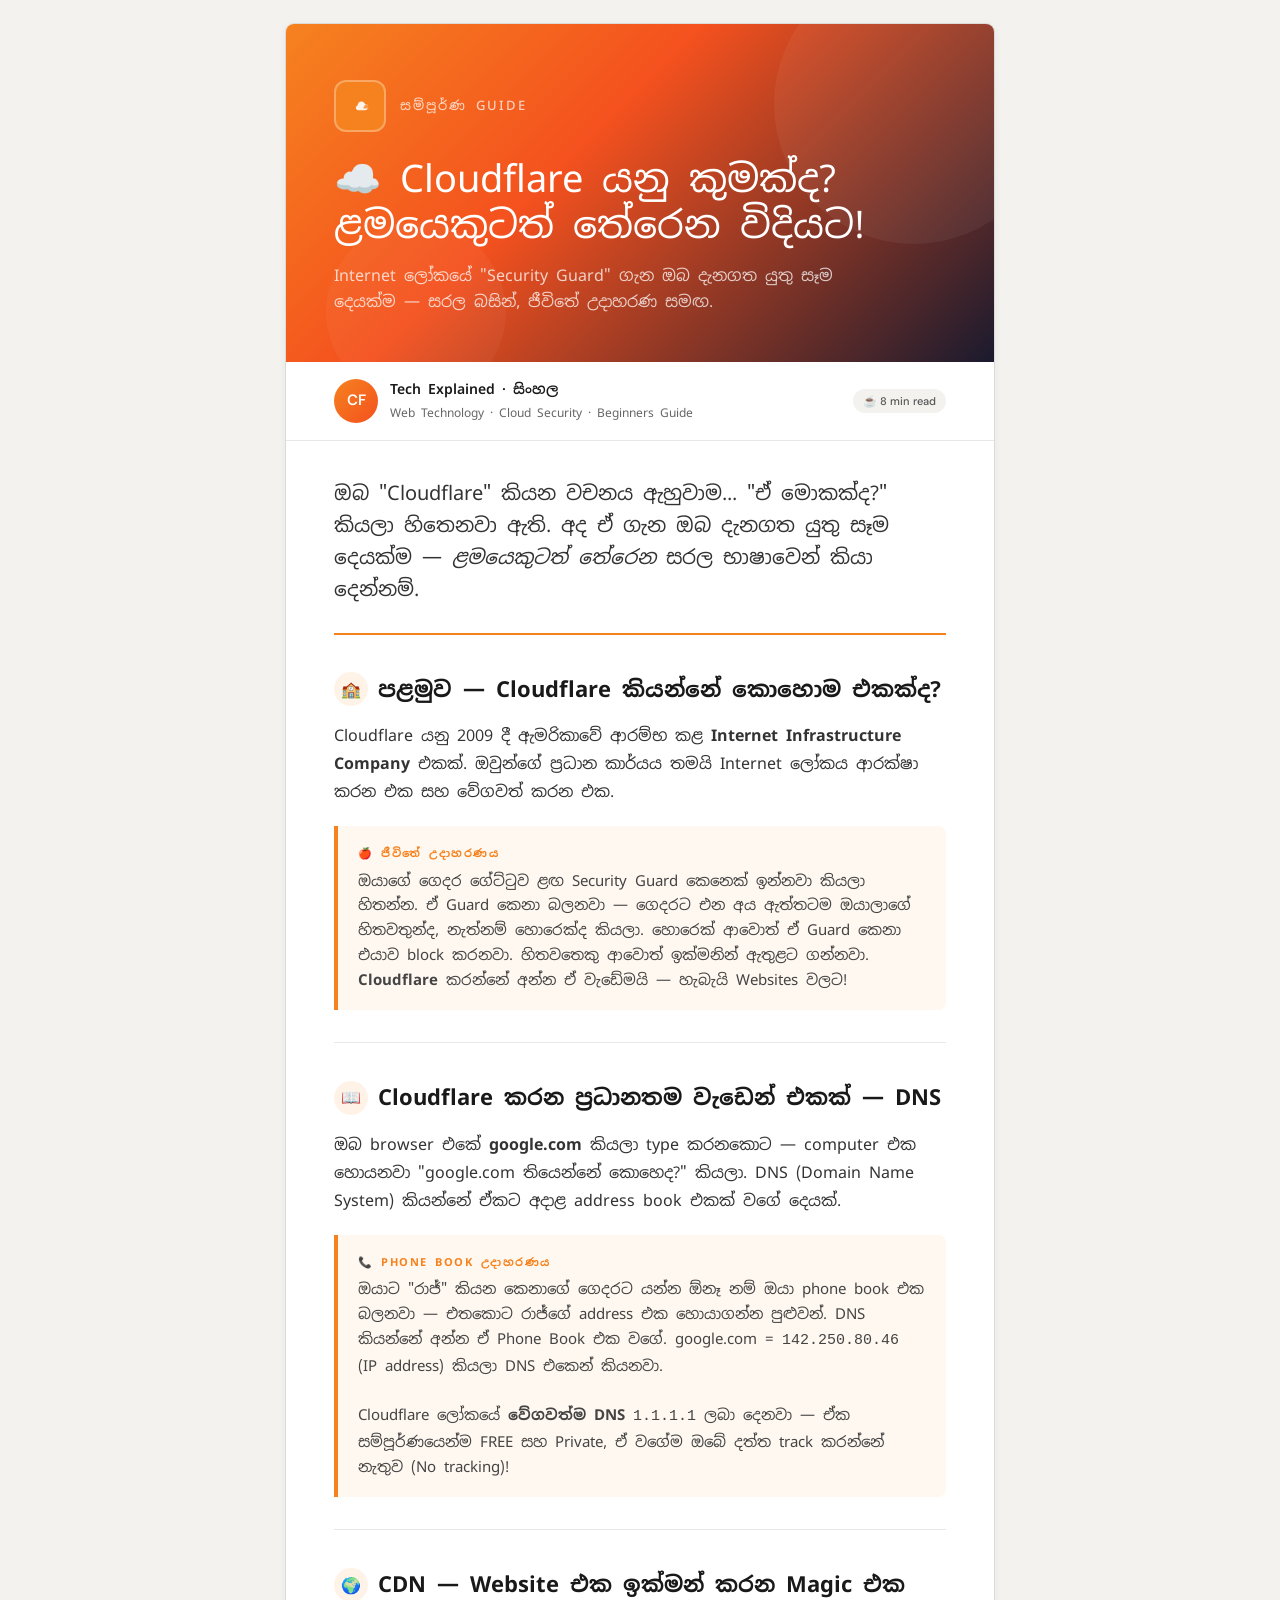
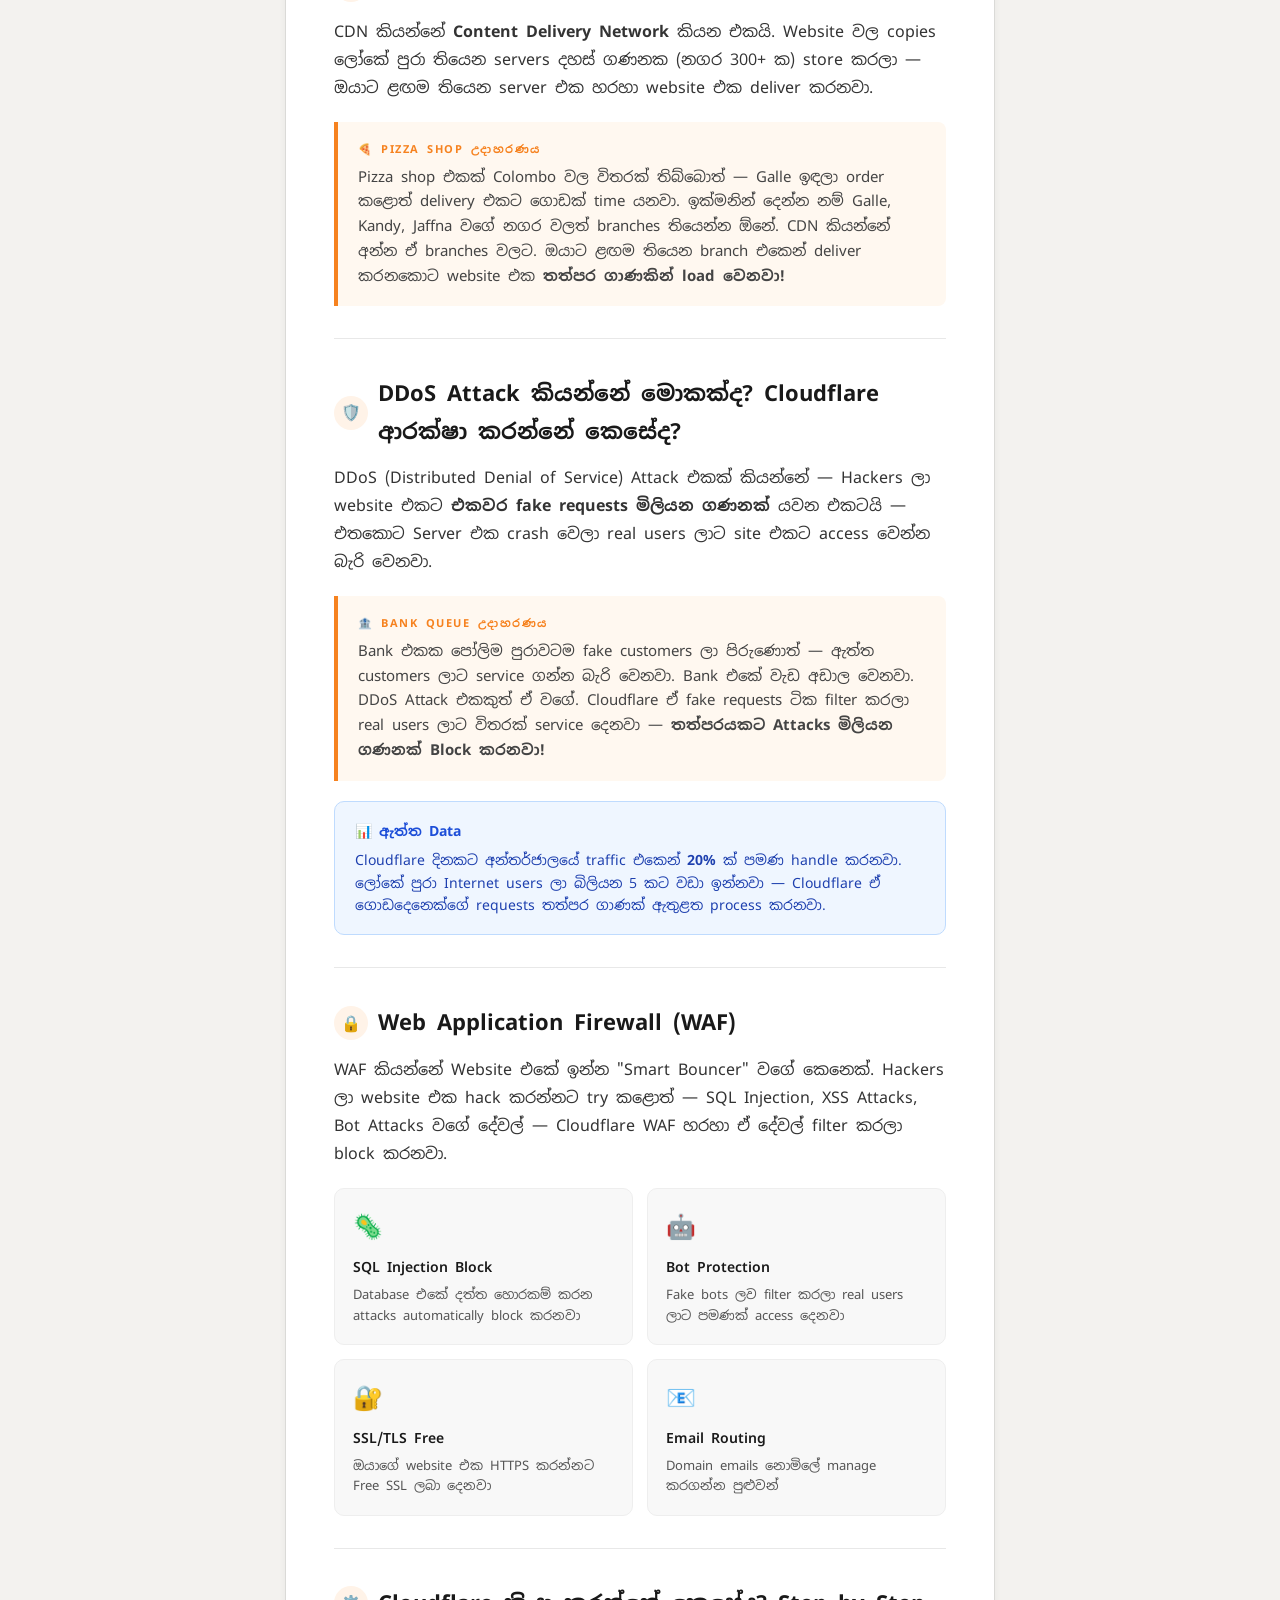
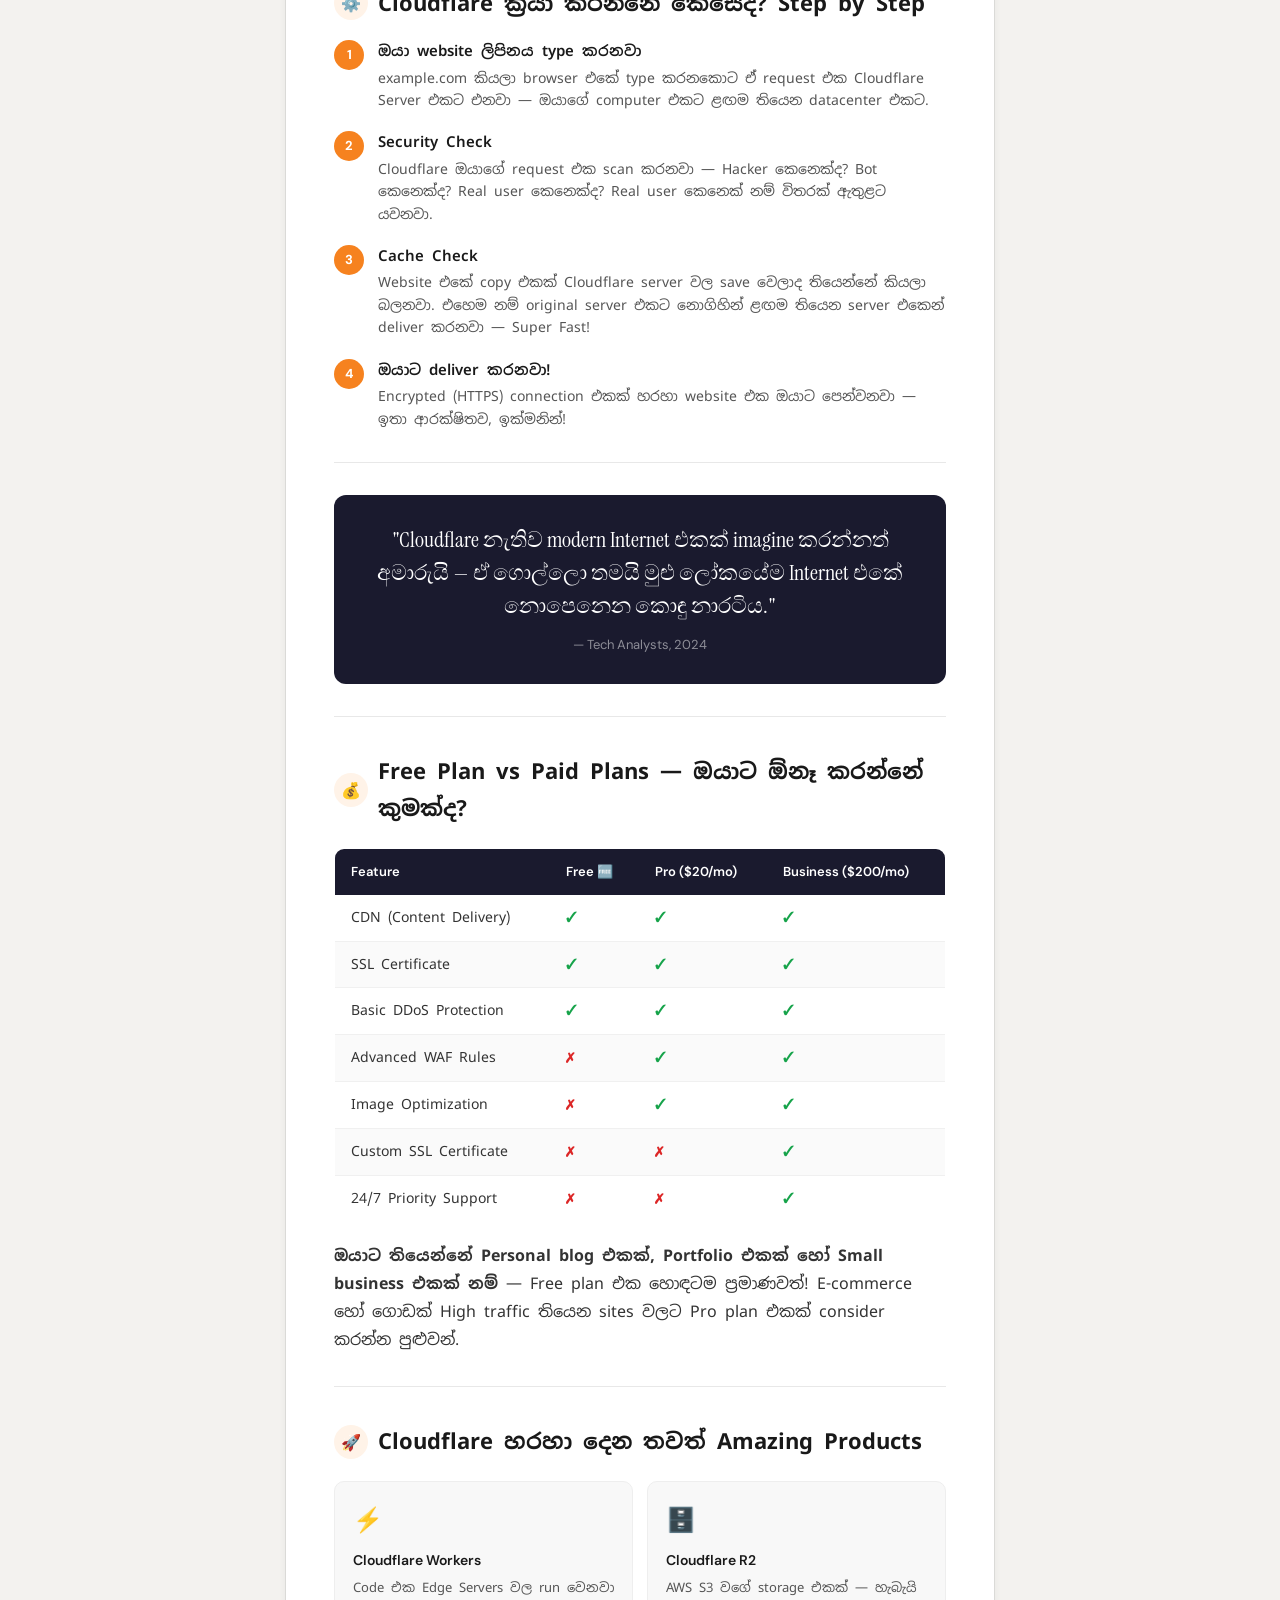
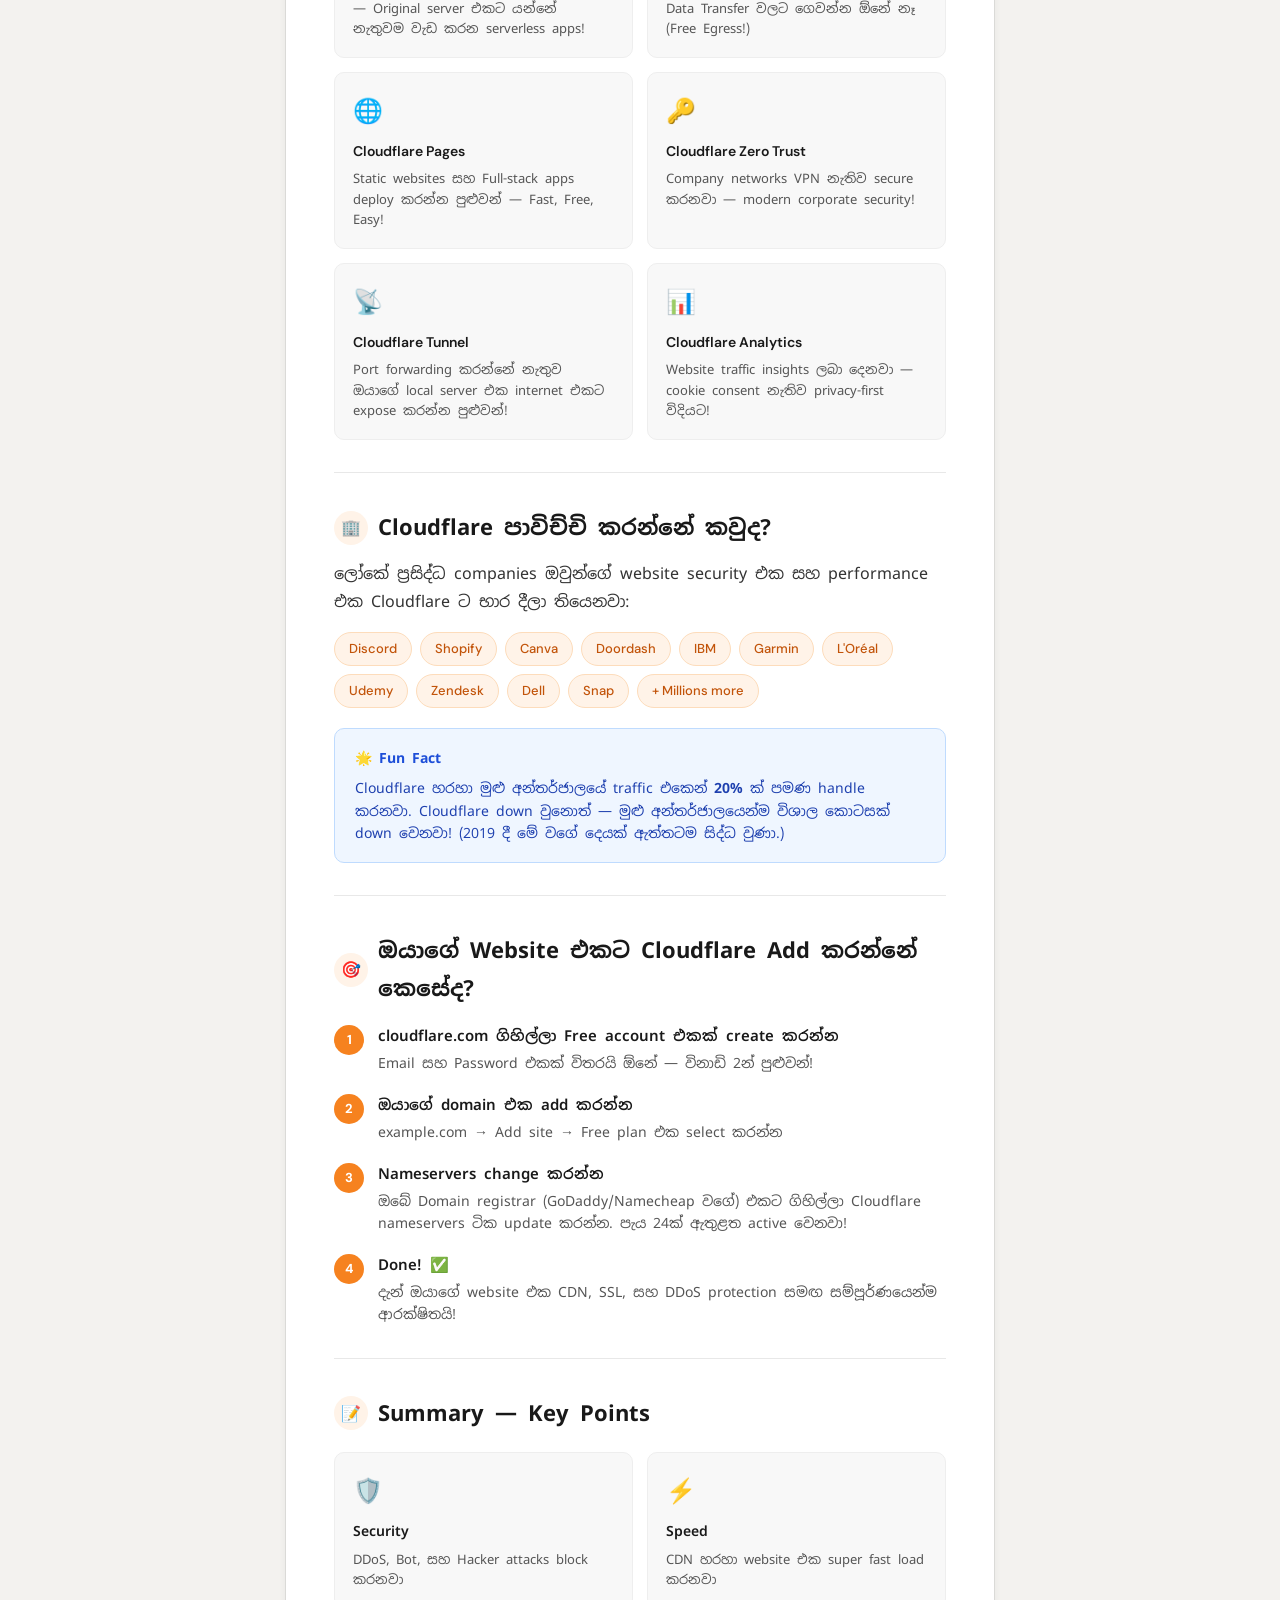
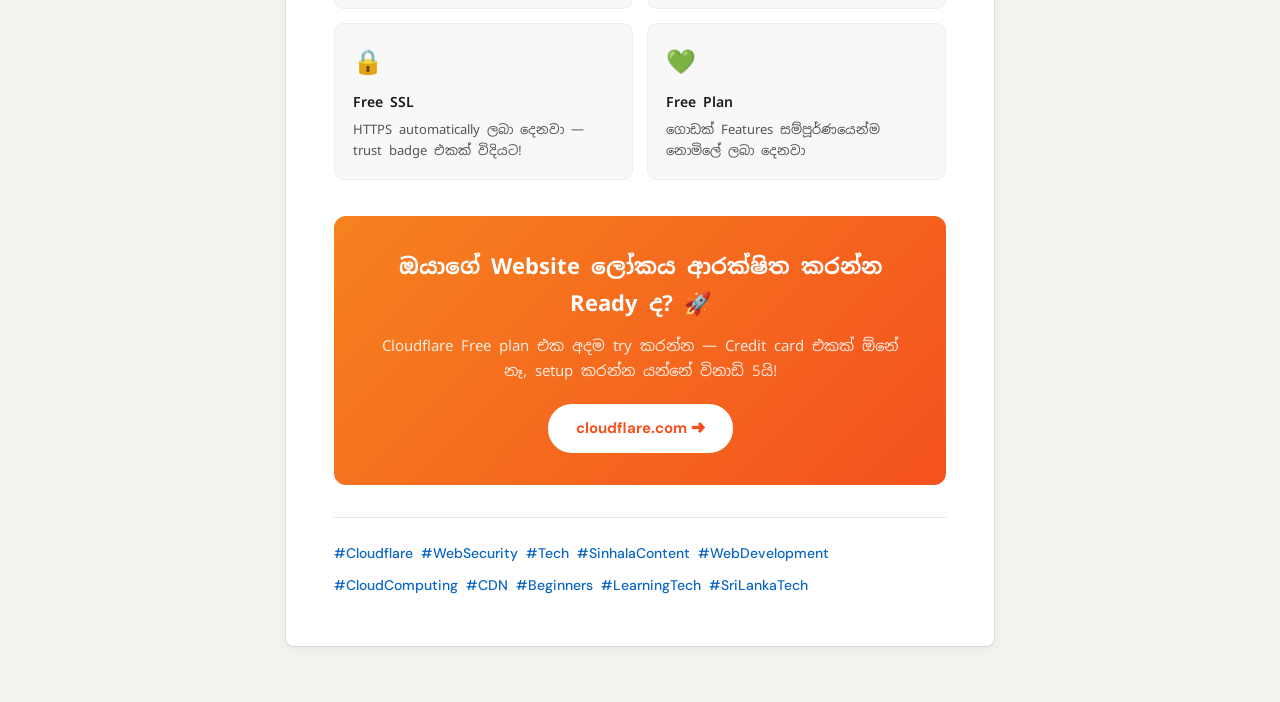
==== index.html @ b6f8eda2 "Rename cloudflare.html to index.html for GitHub Pages root access" ====
<!DOCTYPE html>
<html lang="si">
<head>
<meta charset="UTF-8">
<meta name="viewport" content="width=device-width, initial-scale=1.0">
<title>Cloudflare සම්පූර්ණ Guide | LinkedIn Article</title>
<link href="https://fonts.googleapis.com/css2?family=Noto+Sans+Sinhala:wght@300;400;500;600;700&family=Instrument+Serif:ital@0;1&family=DM+Sans:wght@300;400;500;600&display=swap" rel="stylesheet">
<style>
  *, *::before, *::after { box-sizing: border-box; margin: 0; padding: 0; }

  body {
    font-family: 'DM Sans', sans-serif;
    background: #f3f2ef;
    color: #191919;
    line-height: 1.7;
  }

  .page-wrapper {
    max-width: 740px;
    margin: 0 auto;
    padding: 24px 16px 60px;
  }

  /* LinkedIn-style Article Card */
  .article-card {
    background: #ffffff;
    border-radius: 8px;
    overflow: hidden;
    box-shadow: 0 0 0 1px rgba(0,0,0,0.08), 0 2px 8px rgba(0,0,0,0.06);
  }

  /* Hero Banner */
  .hero-banner {
    background: linear-gradient(135deg, #f6821f 0%, #f4511e 40%, #1a1a2e 100%);
    padding: 56px 48px 48px;
    position: relative;
    overflow: hidden;
  }

  .hero-banner::before {
    content: '';
    position: absolute;
    top: -60px; right: -60px;
    width: 280px; height: 280px;
    border-radius: 50%;
    background: rgba(255,255,255,0.05);
  }

  .hero-banner::after {
    content: '';
    position: absolute;
    bottom: -40px; left: 40px;
    width: 180px; height: 180px;
    border-radius: 50%;
    background: rgba(255,255,255,0.04);
  }

  .cloudflare-logo-area {
    display: flex;
    align-items: center;
    gap: 14px;
    margin-bottom: 24px;
    position: relative; z-index: 1;
  }

  .cf-icon {
    width: 52px; height: 52px;
    background: #f6821f;
    border-radius: 12px;
    display: flex; align-items: center; justify-content: center;
    border: 2px solid rgba(255,255,255,0.3);
  }

  .cf-icon svg { width: 32px; height: 32px; }

  .brand-label {
    font-family: 'DM Sans', sans-serif;
    font-size: 13px;
    font-weight: 500;
    color: rgba(255,255,255,0.7);
    letter-spacing: 2px;
    text-transform: uppercase;
  }

  .hero-title {
    font-family: 'Instrument Serif', serif;
    font-size: 38px;
    font-weight: 400;
    color: #ffffff;
    line-height: 1.2;
    margin-bottom: 16px;
    position: relative; z-index: 1;
  }

  .hero-subtitle {
    font-size: 16px;
    color: rgba(255,255,255,0.75);
    max-width: 520px;
    line-height: 1.6;
    position: relative; z-index: 1;
  }

  /* Author bar */
  .author-bar {
    display: flex;
    align-items: center;
    gap: 12px;
    padding: 16px 48px;
    border-bottom: 1px solid #e8e8e8;
  }

  .author-avatar {
    width: 44px; height: 44px;
    border-radius: 50%;
    background: linear-gradient(135deg, #f6821f, #f4511e);
    display: flex; align-items: center; justify-content: center;
    font-weight: 600; font-size: 15px;
    color: white;
    flex-shrink: 0;
  }

  .author-info { flex: 1; }
  .author-name { font-weight: 600; font-size: 14px; color: #191919; }
  .author-meta { font-size: 12px; color: #666; margin-top: 1px; }

  .stats-row {
    display: flex;
    gap: 20px;
    font-size: 12px;
    color: #666;
    align-items: center;
  }

  .stat-pill {
    background: #f3f2ef;
    border-radius: 20px;
    padding: 3px 10px;
    font-size: 11px;
    color: #555;
    font-weight: 500;
  }

  /* Article content */
  .article-body {
    padding: 36px 48px 48px;
  }

  .lead-text {
    font-family: 'Instrument Serif', serif;
    font-size: 20px;
    color: #333;
    line-height: 1.6;
    margin-bottom: 32px;
    padding-bottom: 28px;
    border-bottom: 2px solid #f6821f;
  }

  /* Section headings */
  h2.section-title {
    font-family: 'DM Sans', sans-serif;
    font-size: 22px;
    font-weight: 700;
    color: #191919;
    margin: 36px 0 14px;
    display: flex;
    align-items: center;
    gap: 10px;
  }

  h2.section-title .icon-circle {
    width: 34px; height: 34px;
    border-radius: 50%;
    background: #fff3e8;
    display: flex; align-items: center; justify-content: center;
    font-size: 16px;
    flex-shrink: 0;
  }

  h3.sub-title {
    font-size: 17px;
    font-weight: 600;
    color: #1a1a1a;
    margin: 24px 0 8px;
  }

  p.body-text {
    font-size: 16px;
    color: #333;
    line-height: 1.75;
    margin-bottom: 14px;
  }

  /* Analogy boxes */
  .analogy-box {
    background: #fff8f0;
    border-left: 4px solid #f6821f;
    border-radius: 0 8px 8px 0;
    padding: 18px 20px;
    margin: 20px 0;
  }

  .analogy-box .analogy-label {
    font-size: 11px;
    font-weight: 700;
    letter-spacing: 1.5px;
    text-transform: uppercase;
    color: #f6821f;
    margin-bottom: 6px;
  }

  .analogy-box p {
    font-size: 15px;
    color: #444;
    line-height: 1.65;
    margin: 0;
  }

  /* Feature grid */
  .feature-grid {
    display: grid;
    grid-template-columns: 1fr 1fr;
    gap: 14px;
    margin: 20px 0;
  }

  .feature-card {
    background: #f8f8f8;
    border-radius: 10px;
    padding: 18px;
    border: 1px solid #eee;
  }

  .feature-card .f-icon {
    font-size: 24px;
    margin-bottom: 8px;
  }

  .feature-card .f-title {
    font-weight: 600;
    font-size: 14px;
    color: #191919;
    margin-bottom: 6px;
  }

  .feature-card .f-desc {
    font-size: 13px;
    color: #555;
    line-height: 1.55;
  }

  /* Timeline / steps */
  .steps-list {
    list-style: none;
    margin: 16px 0;
  }

  .steps-list li {
    display: flex;
    gap: 14px;
    margin-bottom: 18px;
    align-items: flex-start;
  }

  .step-num {
    width: 30px; height: 30px;
    border-radius: 50%;
    background: #f6821f;
    color: white;
    font-size: 13px;
    font-weight: 700;
    display: flex; align-items: center; justify-content: center;
    flex-shrink: 0;
    margin-top: 2px;
  }

  .step-content .step-title {
    font-weight: 600;
    font-size: 15px;
    color: #191919;
    margin-bottom: 3px;
  }

  .step-content .step-desc {
    font-size: 14px;
    color: #555;
    line-height: 1.6;
  }

  /* Highlight quote */
  .big-quote {
    background: #1a1a2e;
    border-radius: 12px;
    padding: 28px 32px;
    margin: 32px 0;
    text-align: center;
  }

  .big-quote p {
    font-family: 'Instrument Serif', serif;
    font-size: 22px;
    color: #fff;
    line-height: 1.5;
    margin: 0;
  }

  .big-quote .quote-source {
    font-size: 13px;
    color: rgba(255,255,255,0.5);
    margin-top: 12px;
    font-family: 'DM Sans', sans-serif;
  }

  /* Comparison table */
  .compare-table {
    width: 100%;
    border-collapse: collapse;
    font-size: 14px;
    margin: 20px 0;
    border-radius: 10px;
    overflow: hidden;
    border: 1px solid #e8e8e8;
  }

  .compare-table th {
    background: #1a1a2e;
    color: #fff;
    padding: 12px 16px;
    text-align: left;
    font-weight: 600;
    font-size: 13px;
  }

  .compare-table td {
    padding: 11px 16px;
    border-bottom: 1px solid #f0f0f0;
    color: #333;
    vertical-align: top;
  }

  .compare-table tr:last-child td { border-bottom: none; }
  .compare-table tr:nth-child(even) td { background: #fafafa; }

  .check { color: #16a34a; font-weight: 700; }
  .cross { color: #dc2626; font-weight: 700; }

  /* Tag pills */
  .tag-row {
    display: flex;
    flex-wrap: wrap;
    gap: 8px;
    margin: 16px 0;
  }

  .tag {
    background: #fff3e8;
    color: #c2540a;
    border-radius: 20px;
    padding: 5px 14px;
    font-size: 13px;
    font-weight: 500;
    border: 1px solid #fddcbb;
  }

  /* Info box */
  .info-box {
    background: #eff6ff;
    border: 1px solid #bfdbfe;
    border-radius: 10px;
    padding: 18px 20px;
    margin: 20px 0;
  }

  .info-box .info-title {
    font-weight: 700;
    font-size: 14px;
    color: #1d4ed8;
    margin-bottom: 6px;
    display: flex;
    align-items: center;
    gap: 6px;
  }

  .info-box p {
    font-size: 14px;
    color: #1e40af;
    line-height: 1.6;
    margin: 0;
  }

  /* CTA section */
  .cta-section {
    background: linear-gradient(135deg, #f6821f 0%, #f4511e 100%);
    border-radius: 12px;
    padding: 32px 36px;
    margin-top: 36px;
    text-align: center;
  }

  .cta-section h3 {
    font-size: 22px;
    font-weight: 700;
    color: #fff;
    margin-bottom: 10px;
  }

  .cta-section p {
    font-size: 15px;
    color: rgba(255,255,255,0.85);
    margin-bottom: 20px;
  }

  .cta-btn {
    display: inline-block;
    background: #fff;
    color: #f4511e;
    border-radius: 24px;
    padding: 12px 28px;
    font-weight: 700;
    font-size: 15px;
    text-decoration: none;
    transition: transform 0.15s;
  }

  .cta-btn:hover { transform: scale(1.03); }

  /* Divider */
  .section-divider {
    border: none;
    border-top: 1px solid #e8e8e8;
    margin: 32px 0;
  }

  /* Hashtag row */
  .hashtag-row {
    display: flex;
    flex-wrap: wrap;
    gap: 8px;
    margin-top: 32px;
    padding-top: 24px;
    border-top: 1px solid #e8e8e8;
  }

  .hashtag {
    font-size: 14px;
    color: #0a66c2;
    font-weight: 500;
  }

  /* Responsive */
  @media (max-width: 600px) {
    .hero-banner { padding: 36px 24px 32px; }
    .author-bar { padding: 14px 24px; }
    .article-body { padding: 28px 24px 36px; }
    .hero-title { font-size: 28px; }
    .feature-grid { grid-template-columns: 1fr; }
    h2.section-title { font-size: 19px; }
  }

  .sinhala-text {
    font-family: 'Noto Sans Sinhala', sans-serif;
  }
</style>
</head>
<body>
<div class="page-wrapper">
  <div class="article-card">

    <div class="hero-banner">
      <div class="cloudflare-logo-area">
        <div class="cf-icon">
          <svg viewBox="0 0 100 60" fill="none" xmlns="http://www.w3.org/2000/svg">
            <path d="M67.5 42.5C72.5 42.5 76.5 38.5 76.5 33.5C76.5 28.5 72.5 24.5 67.5 24.5C67 24.5 66.5 24.5 66 24.6C64.5 19.5 59.8 16 54.5 16C48 16 42.7 21 42.7 27.5C42.7 27.8 42.7 28.1 42.8 28.4C39.5 29.2 37 32.2 37 35.8C37 40 40.5 43.5 44.8 43.5L67.5 43.5V42.5Z" fill="white" opacity="0.9"/>
            <path d="M76 38C78.2 38 80 36.2 80 34C80 31.8 78.2 30 76 30L75.5 30C74.7 27.2 72.1 25.2 69.2 25.2C65.8 25.2 63.2 27.8 63.2 31.2C63.2 31.4 63.2 31.6 63.2 31.8C61.7 32.2 60.6 33.6 60.6 35.2C60.6 36.8 61.8 38 63.4 38L76 38Z" fill="rgba(246,130,31,0.8)"/>
          </svg>
        </div>
        <div class="brand-label sinhala-text">සම්පූර්ණ Guide</div>
      </div>
      <h1 class="hero-title sinhala-text">☁️ Cloudflare යනු කුමක්ද?<br>ළමයෙකුටත් තේරෙන විදියට!</h1>
      <p class="hero-subtitle sinhala-text">Internet ලෝකයේ "Security Guard" ගැන ඔබ දැනගත යුතු සෑම දෙයක්ම — සරල බසින්, ජීවිතේ උදාහරණ සමඟ.</p>
    </div>

    <div class="author-bar">
      <div class="author-avatar">CF</div>
      <div class="author-info">
        <div class="author-name sinhala-text">Tech Explained · සිංහල</div>
        <div class="author-meta sinhala-text">Web Technology · Cloud Security · Beginners Guide</div>
      </div>
      <div class="stats-row">
        <span class="stat-pill">☕ 8 min read</span>
      </div>
    </div>

    <div class="article-body">

      <p class="lead-text sinhala-text">
        ඔබ "Cloudflare" කියන වචනය ඇහුවාම... "ඒ මොකක්ද?" කියලා හිතෙනවා ඇති. 
        අද ඒ ගැන ඔබ දැනගත යුතු සෑම දෙයක්ම — 
        <em>ළමයෙකුටත් තේරෙන</em> සරල භාෂාවෙන් කියා දෙන්නම්.
      </p>

      <h2 class="section-title">
        <span class="icon-circle">🏫</span>
        <span class="sinhala-text">පළමුව — Cloudflare කියන්නේ කොහොම එකක්ද?</span>
      </h2>

      <p class="body-text sinhala-text">
        Cloudflare යනු 2009 දී ඇමරිකාවේ ආරම්භ කළ <strong>Internet Infrastructure Company</strong> එකක්. 
        ඔවුන්ගේ ප්‍රධාන කාර්යය තමයි Internet ලෝකය ආරක්ෂා කරන එක සහ වේගවත් කරන එක.
      </p>

      <div class="analogy-box">
        <div class="analogy-label sinhala-text">🍎 ජීවිතේ උදාහරණය</div>
        <p class="sinhala-text">
          ඔයාගේ ගෙදර ගේට්ටුව ළඟ Security Guard කෙනෙක් ඉන්නවා කියලා හිතන්න. 
          ඒ Guard කෙනා බලනවා — ගෙදරට එන අය ඇත්තටම ඔයාලාගේ හිතවතුන්ද, 
          නැත්නම් හොරෙක්ද කියලා. හොරෙක් ආවොත් ඒ Guard කෙනා එයාව block කරනවා. 
          හිතවතෙකු ආවොත් ඉක්මනින් ඇතුළට ගන්නවා. <strong>Cloudflare</strong> කරන්නේ අන්න ඒ වැඩේමයි — 
          හැබැයි Websites වලට!
        </p>
      </div>

      <hr class="section-divider">

      <h2 class="section-title">
        <span class="icon-circle">📖</span>
        <span class="sinhala-text">Cloudflare කරන ප්‍රධානතම වැඩෙන් එකක් — DNS</span>
      </h2>

      <p class="body-text sinhala-text">
        ඔබ browser එකේ <strong>google.com</strong> කියලා type කරනකොට — computer එක හොයනවා 
        "google.com තියෙන්නේ කොහෙද?" කියලා. DNS (Domain Name System) කියන්නේ ඒකට අදාළ address book එකක් වගේ දෙයක්.
      </p>

      <div class="analogy-box">
        <div class="analogy-label sinhala-text">📞 Phone Book උදාහරණය</div>
        <p class="sinhala-text">
          ඔයාට "රාජ්" කියන කෙනාගේ ගෙදරට යන්න ඕනෑ නම් ඔයා phone book එක බලනවා — 
          එතකොට රාජ්ගේ address එක හොයාගන්න පුළුවන්. DNS කියන්නේ අන්න ඒ Phone Book එක වගේ. 
          google.com = <code>142.250.80.46</code> (IP address) කියලා DNS එකෙන් කියනවා. 
          <br><br>
          Cloudflare ලෝකයේ <strong>වේගවත්ම DNS</strong> <code>1.1.1.1</code> ලබා දෙනවා — 
          ඒක සම්පූර්ණයෙන්ම FREE සහ Private, ඒ වගේම ඔබේ දත්ත track කරන්නේ නැතුව (No tracking)!
        </p>
      </div>

      <hr class="section-divider">

      <h2 class="section-title">
        <span class="icon-circle">🌍</span>
        <span class="sinhala-text">CDN — Website එක ඉක්මන් කරන Magic එක</span>
      </h2>

      <p class="body-text sinhala-text">
        CDN කියන්නේ <strong>Content Delivery Network</strong> කියන එකයි. Website වල copies ලෝකේ පුරා තියෙන 
        servers දහස් ගණනක (නගර 300+ ක) store කරලා — 
        ඔයාට ළඟම තියෙන server එක හරහා website එක deliver කරනවා.
      </p>

      <div class="analogy-box">
        <div class="analogy-label sinhala-text">🍕 Pizza Shop උදාහරණය</div>
        <p class="sinhala-text">
          Pizza shop එකක් Colombo වල විතරක් තිබ්බොත් — Galle ඉඳලා order කළොත් 
          delivery එකට ගොඩක් time යනවා. ඉක්මනින් දෙන්න නම් Galle, Kandy, Jaffna වගේ නගර වලත් 
          branches තියෙන්න ඕනේ. CDN කියන්නේ අන්න ඒ branches වලට. ඔයාට ළඟම තියෙන branch එකෙන් deliver කරනකොට 
          website එක <strong>තත්පර ගාණකින් load වෙනවා!</strong>
        </p>
      </div>

      <hr class="section-divider">

      <h2 class="section-title">
        <span class="icon-circle">🛡️</span>
        <span class="sinhala-text">DDoS Attack කියන්නේ මොකක්ද? Cloudflare ආරක්ෂා කරන්නේ කෙසේද?</span>
      </h2>

      <p class="body-text sinhala-text">
        DDoS (Distributed Denial of Service) Attack එකක් කියන්නේ — Hackers ලා website එකට 
        <strong>එකවර fake requests මිලියන ගණනක්</strong> යවන එකටයි — එතකොට Server එක crash වෙලා 
        real users ලාට site එකට access වෙන්න බැරි වෙනවා.
      </p>

      <div class="analogy-box">
        <div class="analogy-label sinhala-text">🏦 Bank Queue උදාහරණය</div>
        <p class="sinhala-text">
          Bank එකක පෝලිම පුරාවටම fake customers ලා පිරුණොත් — 
          ඇත්ත customers ලාට service ගන්න බැරි වෙනවා. Bank එකේ වැඩ අඩාල වෙනවා. 
          DDoS Attack එකකුත් ඒ වගේ. Cloudflare ඒ fake requests ටික filter කරලා 
          real users ලාට විතරක් service දෙනවා — <strong>තත්පරයකට Attacks මිලියන ගණනක් Block කරනවා!</strong>
        </p>
      </div>

      <div class="info-box">
        <div class="info-title sinhala-text">📊 ඇත්ත Data</div>
        <p class="sinhala-text">
          Cloudflare දිනකට අන්තර්ජාලයේ traffic එකෙන් <strong>20%</strong> ක් පමණ handle කරනවා. 
          ලෝකේ පුරා Internet users ලා බිලියන 5 කට වඩා ඉන්නවා — Cloudflare ඒ ගොඩදෙනෙක්ගේ requests 
          තත්පර ගාණක් ඇතුළත process කරනවා.
        </p>
      </div>

      <hr class="section-divider">

      <h2 class="section-title">
        <span class="icon-circle">🔒</span>
        <span class="sinhala-text">Web Application Firewall (WAF)</span>
      </h2>

      <p class="body-text sinhala-text">
        WAF කියන්නේ Website එකේ ඉන්න "Smart Bouncer" වගේ කෙනෙක්. Hackers ලා 
        website එක hack කරන්නට try කළොත් — SQL Injection, XSS Attacks, 
        Bot Attacks වගේ දේවල් — Cloudflare WAF හරහා ඒ දේවල් filter කරලා block කරනවා.
      </p>

      <div class="feature-grid">
        <div class="feature-card">
          <div class="f-icon">🦠</div>
          <div class="f-title sinhala-text">SQL Injection Block</div>
          <div class="f-desc sinhala-text">Database එකේ දත්ත හොරකම් කරන attacks automatically block කරනවා</div>
        </div>
        <div class="feature-card">
          <div class="f-icon">🤖</div>
          <div class="f-title sinhala-text">Bot Protection</div>
          <div class="f-desc sinhala-text">Fake bots ලව filter කරලා real users ලාට පමණක් access දෙනවා</div>
        </div>
        <div class="feature-card">
          <div class="f-icon">🔐</div>
          <div class="f-title sinhala-text">SSL/TLS Free</div>
          <div class="f-desc sinhala-text">ඔයාගේ website එක HTTPS කරන්නට Free SSL ලබා දෙනවා</div>
        </div>
        <div class="feature-card">
          <div class="f-icon">📧</div>
          <div class="f-title sinhala-text">Email Routing</div>
          <div class="f-desc sinhala-text">Domain emails නොමිලේ manage කරගන්න පුළුවන්</div>
        </div>
      </div>

      <hr class="section-divider">

      <h2 class="section-title">
        <span class="icon-circle">⚙️</span>
        <span class="sinhala-text">Cloudflare ක්‍රියා කරන්නේ කෙසේද? Step by Step</span>
      </h2>

      <ul class="steps-list">
        <li>
          <div class="step-num">1</div>
          <div class="step-content">
            <div class="step-title sinhala-text">ඔයා website ලිපිනය type කරනවා</div>
            <div class="step-desc sinhala-text">example.com කියලා browser එකේ type කරනකොට ඒ request එක Cloudflare Server එකට එනවා — ඔයාගේ computer එකට ළඟම තියෙන datacenter එකට.</div>
          </div>
        </li>
        <li>
          <div class="step-num">2</div>
          <div class="step-content">
            <div class="step-title sinhala-text">Security Check</div>
            <div class="step-desc sinhala-text">Cloudflare ඔයාගේ request එක scan කරනවා — Hacker කෙනෙක්ද? Bot කෙනෙක්ද? Real user කෙනෙක්ද? Real user කෙනෙක් නම් විතරක් ඇතුළට යවනවා.</div>
          </div>
        </li>
        <li>
          <div class="step-num">3</div>
          <div class="step-content">
            <div class="step-title sinhala-text">Cache Check</div>
            <div class="step-desc sinhala-text">Website එකේ copy එකක් Cloudflare server වල save වෙලාද තියෙන්නේ කියලා බලනවා. එහෙම නම් original server එකට නොගිහින් ළඟම තියෙන server එකෙන් deliver කරනවා — Super Fast!</div>
          </div>
        </li>
        <li>
          <div class="step-num">4</div>
          <div class="step-content">
            <div class="step-title sinhala-text">ඔයාට deliver කරනවා!</div>
            <div class="step-desc sinhala-text">Encrypted (HTTPS) connection එකක් හරහා website එක ඔයාට පෙන්වනවා — ඉතා ආරක්ෂිතව, ඉක්මනින්!</div>
          </div>
        </li>
      </ul>

      <hr class="section-divider">

      <div class="big-quote">
        <p class="sinhala-text">"Cloudflare නැතිව modern Internet එකක් imagine කරන්නත් අමාරුයි — ඒ ගොල්ලො තමයි මුළු ලෝකයේම Internet එකේ නොපෙනෙන කොඳු නාරටිය."</p>
        <div class="quote-source">— Tech Analysts, 2024</div>
      </div>

      <hr class="section-divider">

      <h2 class="section-title">
        <span class="icon-circle">💰</span>
        <span class="sinhala-text">Free Plan vs Paid Plans — ඔයාට ඕනෑ කරන්නේ කුමක්ද?</span>
      </h2>

      <table class="compare-table">
        <thead>
          <tr>
            <th>Feature</th>
            <th>Free 🆓</th>
            <th>Pro ($20/mo)</th>
            <th>Business ($200/mo)</th>
          </tr>
        </thead>
        <tbody>
          <tr>
            <td class="sinhala-text">CDN (Content Delivery)</td>
            <td><span class="check">✓</span></td>
            <td><span class="check">✓</span></td>
            <td><span class="check">✓</span></td>
          </tr>
          <tr>
            <td class="sinhala-text">SSL Certificate</td>
            <td><span class="check">✓</span></td>
            <td><span class="check">✓</span></td>
            <td><span class="check">✓</span></td>
          </tr>
          <tr>
            <td class="sinhala-text">Basic DDoS Protection</td>
            <td><span class="check">✓</span></td>
            <td><span class="check">✓</span></td>
            <td><span class="check">✓</span></td>
          </tr>
          <tr>
            <td class="sinhala-text">Advanced WAF Rules</td>
            <td><span class="cross">✗</span></td>
            <td><span class="check">✓</span></td>
            <td><span class="check">✓</span></td>
          </tr>
          <tr>
            <td class="sinhala-text">Image Optimization</td>
            <td><span class="cross">✗</span></td>
            <td><span class="check">✓</span></td>
            <td><span class="check">✓</span></td>
          </tr>
          <tr>
            <td class="sinhala-text">Custom SSL Certificate</td>
            <td><span class="cross">✗</span></td>
            <td><span class="cross">✗</span></td>
            <td><span class="check">✓</span></td>
          </tr>
          <tr>
            <td class="sinhala-text">24/7 Priority Support</td>
            <td><span class="cross">✗</span></td>
            <td><span class="cross">✗</span></td>
            <td><span class="check">✓</span></td>
          </tr>
        </tbody>
      </table>

      <p class="body-text sinhala-text">
        <strong>ඔයාට තියෙන්නේ Personal blog එකක්, Portfolio එකක් හෝ Small business එකක් නම්</strong> — Free plan එක හොඳටම ප්‍රමාණවත්! 
        E-commerce හෝ ගොඩක් High traffic තියෙන sites වලට Pro plan එකක් consider කරන්න පුළුවන්.
      </p>

      <hr class="section-divider">

      <h2 class="section-title">
        <span class="icon-circle">🚀</span>
        <span class="sinhala-text">Cloudflare හරහා දෙන තවත් Amazing Products</span>
      </h2>

      <div class="feature-grid">
        <div class="feature-card">
          <div class="f-icon">⚡</div>
          <div class="f-title">Cloudflare Workers</div>
          <div class="f-desc sinhala-text">Code එක Edge Servers වල run වෙනවා — Original server එකට යන්නේ නැතුවම වැඩ කරන serverless apps!</div>
        </div>
        <div class="feature-card">
          <div class="f-icon">🗄️</div>
          <div class="f-title">Cloudflare R2</div>
          <div class="f-desc sinhala-text">AWS S3 වගේ storage එකක් — හැබැයි Data Transfer වලට ගෙවන්න ඕනේ නෑ (Free Egress!)</div>
        </div>
        <div class="feature-card">
          <div class="f-icon">🌐</div>
          <div class="f-title">Cloudflare Pages</div>
          <div class="f-desc sinhala-text">Static websites සහ Full-stack apps deploy කරන්න පුළුවන් — Fast, Free, Easy!</div>
        </div>
        <div class="feature-card">
          <div class="f-icon">🔑</div>
          <div class="f-title">Cloudflare Zero Trust</div>
          <div class="f-desc sinhala-text">Company networks VPN නැතිව secure කරනවා — modern corporate security!</div>
        </div>
        <div class="feature-card">
          <div class="f-icon">📡</div>
          <div class="f-title">Cloudflare Tunnel</div>
          <div class="f-desc sinhala-text">Port forwarding කරන්නේ නැතුව ඔයාගේ local server එක internet එකට expose කරන්න පුළුවන්!</div>
        </div>
        <div class="feature-card">
          <div class="f-icon">📊</div>
          <div class="f-title">Cloudflare Analytics</div>
          <div class="f-desc sinhala-text">Website traffic insights ලබා දෙනවා — cookie consent නැතිව privacy-first විදියට!</div>
        </div>
      </div>

      <hr class="section-divider">

      <h2 class="section-title">
        <span class="icon-circle">🏢</span>
        <span class="sinhala-text">Cloudflare පාවිච්චි කරන්නේ කවුද?</span>
      </h2>

      <p class="body-text sinhala-text">
        ලෝකේ ප්‍රසිද්ධ companies ඔවුන්ගේ website security එක සහ performance එක Cloudflare ට භාර දීලා තියෙනවා:
      </p>

      <div class="tag-row">
        <span class="tag">Discord</span>
        <span class="tag">Shopify</span>
        <span class="tag">Canva</span>
        <span class="tag">Doordash</span>
        <span class="tag">IBM</span>
        <span class="tag">Garmin</span>
        <span class="tag">L'Oréal</span>
        <span class="tag">Udemy</span>
        <span class="tag">Zendesk</span>
        <span class="tag">Dell</span>
        <span class="tag">Snap</span>
        <span class="tag">+ Millions more</span>
      </div>

      <div class="info-box">
        <div class="info-title sinhala-text">🌟 Fun Fact</div>
        <p class="sinhala-text">
          Cloudflare හරහා මුළු අන්තර්ජාලයේ traffic එකෙන් <strong>20%</strong> ක් පමණ handle කරනවා. 
          Cloudflare down වුනොත් — මුළු අන්තර්ජාලයෙන්ම විශාල කොටසක් down වෙනවා! 
          (2019 දී මේ වගේ දෙයක් ඇත්තටම සිද්ධ වුණා.)
        </p>
      </div>

      <hr class="section-divider">

      <h2 class="section-title">
        <span class="icon-circle">🎯</span>
        <span class="sinhala-text">ඔයාගේ Website එකට Cloudflare Add කරන්නේ කෙසේද?</span>
      </h2>

      <ul class="steps-list">
        <li>
          <div class="step-num">1</div>
          <div class="step-content">
            <div class="step-title sinhala-text">cloudflare.com ගිහිල්ලා Free account එකක් create කරන්න</div>
            <div class="step-desc sinhala-text">Email සහ Password එකක් විතරයි ඕනේ — විනාඩි 2න් පුළුවන්!</div>
          </div>
        </li>
        <li>
          <div class="step-num">2</div>
          <div class="step-content">
            <div class="step-title sinhala-text">ඔයාගේ domain එක add කරන්න</div>
            <div class="step-desc sinhala-text">example.com → Add site → Free plan එක select කරන්න</div>
          </div>
        </li>
        <li>
          <div class="step-num">3</div>
          <div class="step-content">
            <div class="step-title sinhala-text">Nameservers change කරන්න</div>
            <div class="step-desc sinhala-text">ඔබේ Domain registrar (GoDaddy/Namecheap වගේ) එකට ගිහිල්ලා Cloudflare nameservers ටික update කරන්න. පැය 24ක් ඇතුළත active වෙනවා!</div>
          </div>
        </li>
        <li>
          <div class="step-num">4</div>
          <div class="step-content">
            <div class="step-title sinhala-text">Done! ✅</div>
            <div class="step-desc sinhala-text">දැන් ඔයාගේ website එක CDN, SSL, සහ DDoS protection සමඟ සම්පූර්ණයෙන්ම ආරක්ෂිතයි!</div>
          </div>
        </li>
      </ul>

      <hr class="section-divider">

      <h2 class="section-title">
        <span class="icon-circle">📝</span>
        <span class="sinhala-text">Summary — Key Points</span>
      </h2>

      <div class="feature-grid">
        <div class="feature-card">
          <div class="f-icon">🛡️</div>
          <div class="f-title sinhala-text">Security</div>
          <div class="f-desc sinhala-text">DDoS, Bot, සහ Hacker attacks block කරනවා</div>
        </div>
        <div class="feature-card">
          <div class="f-icon">⚡</div>
          <div class="f-title sinhala-text">Speed</div>
          <div class="f-desc sinhala-text">CDN හරහා website එක super fast load කරනවා</div>
        </div>
        <div class="feature-card">
          <div class="f-icon">🔒</div>
          <div class="f-title sinhala-text">Free SSL</div>
          <div class="f-desc sinhala-text">HTTPS automatically ලබා දෙනවා — trust badge එකක් විදියට!</div>
        </div>
        <div class="feature-card">
          <div class="f-icon">💚</div>
          <div class="f-title sinhala-text">Free Plan</div>
          <div class="f-desc sinhala-text">ගොඩක් Features සම්පූර්ණයෙන්ම නොමිලේ ලබා දෙනවා</div>
        </div>
      </div>

      <div class="cta-section">
        <h3 class="sinhala-text">ඔයාගේ Website ලෝකය ආරක්ෂිත කරන්න Ready ද? 🚀</h3>
        <p class="sinhala-text">
          Cloudflare Free plan එක අදම try කරන්න — Credit card එකක් ඕනේ නෑ, setup කරන්න යන්නේ විනාඩි 5යි!
        </p>
        <a href="https://cloudflare.com" class="cta-btn" target="_blank">
          cloudflare.com ➜
        </a>
      </div>

      <div class="hashtag-row">
        <span class="hashtag">#Cloudflare</span>
        <span class="hashtag">#WebSecurity</span>
        <span class="hashtag">#Tech</span>
        <span class="hashtag">#SinhalaContent</span>
        <span class="hashtag">#WebDevelopment</span>
        <span class="hashtag">#CloudComputing</span>
        <span class="hashtag">#CDN</span>
        <span class="hashtag">#Beginners</span>
        <span class="hashtag">#LearningTech</span>
        <span class="hashtag">#SriLankaTech</span>
      </div>

    </div></div></div>
</body>
</html>
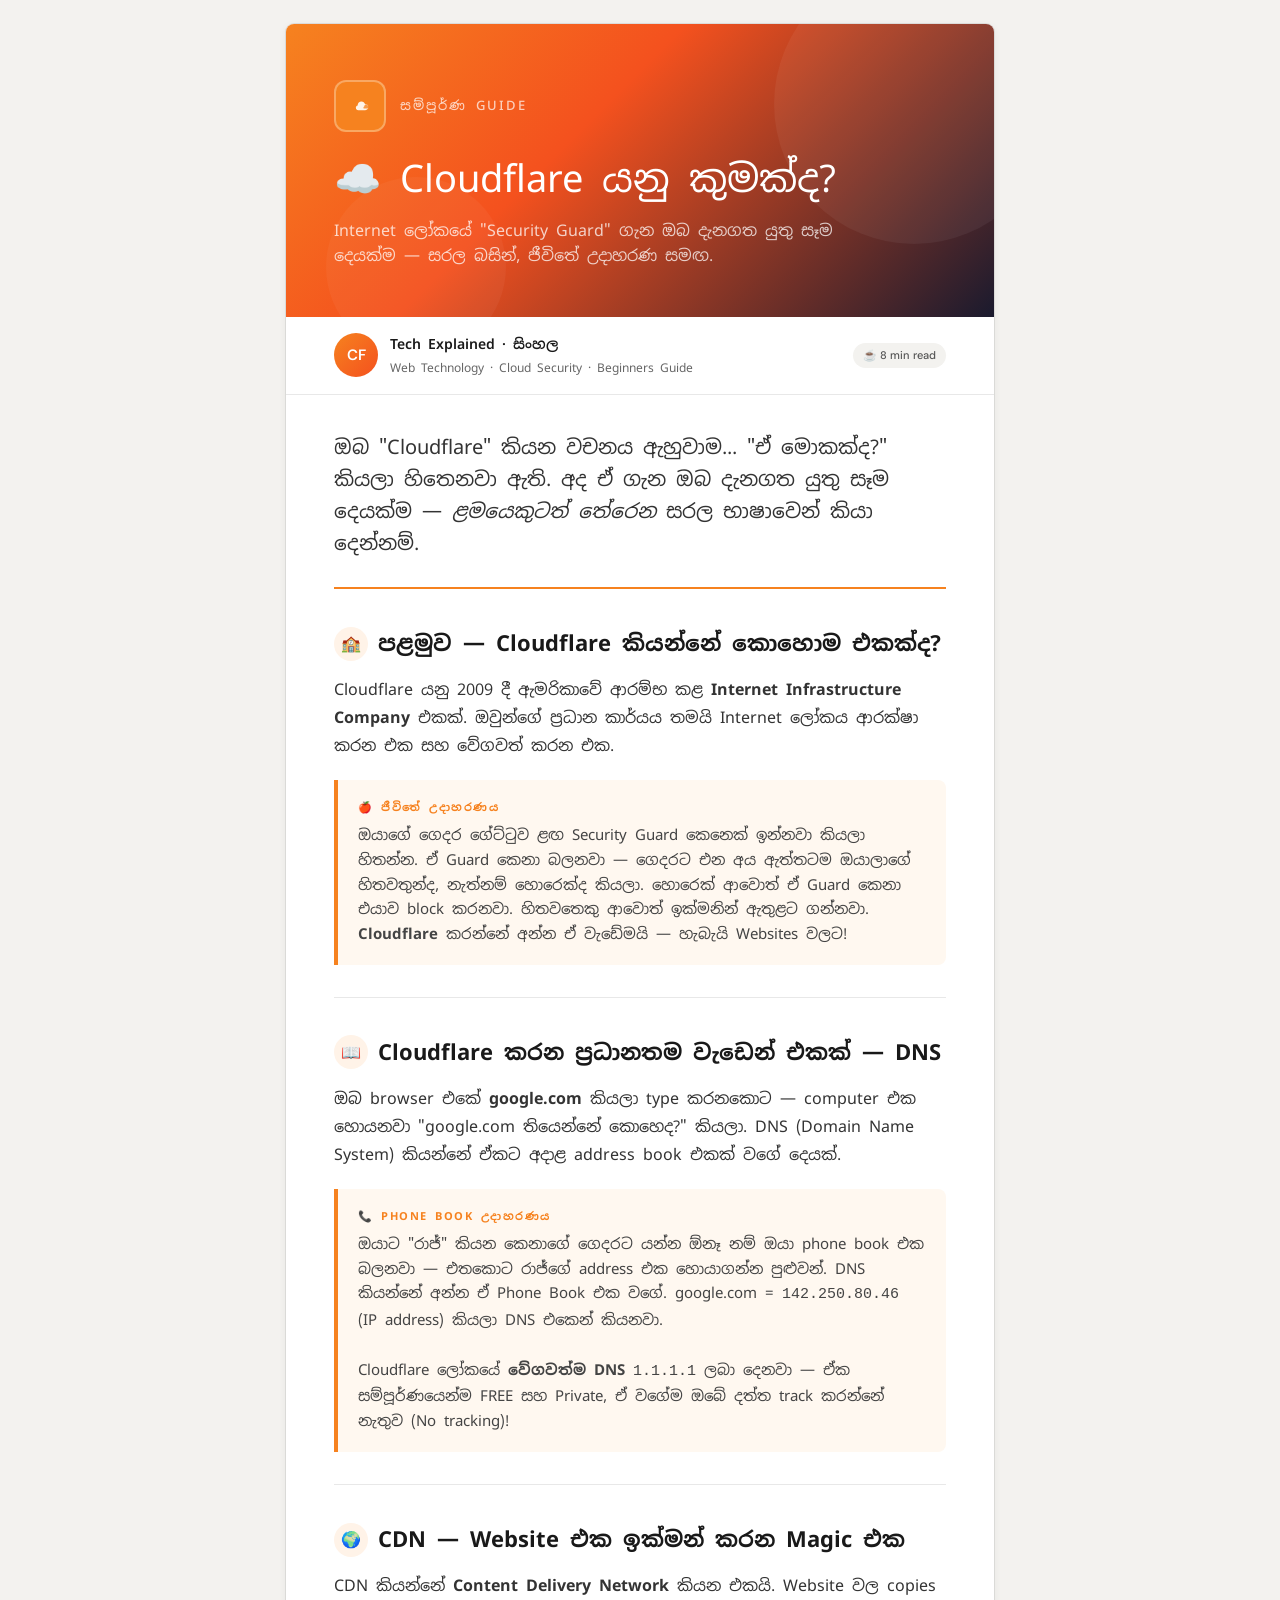
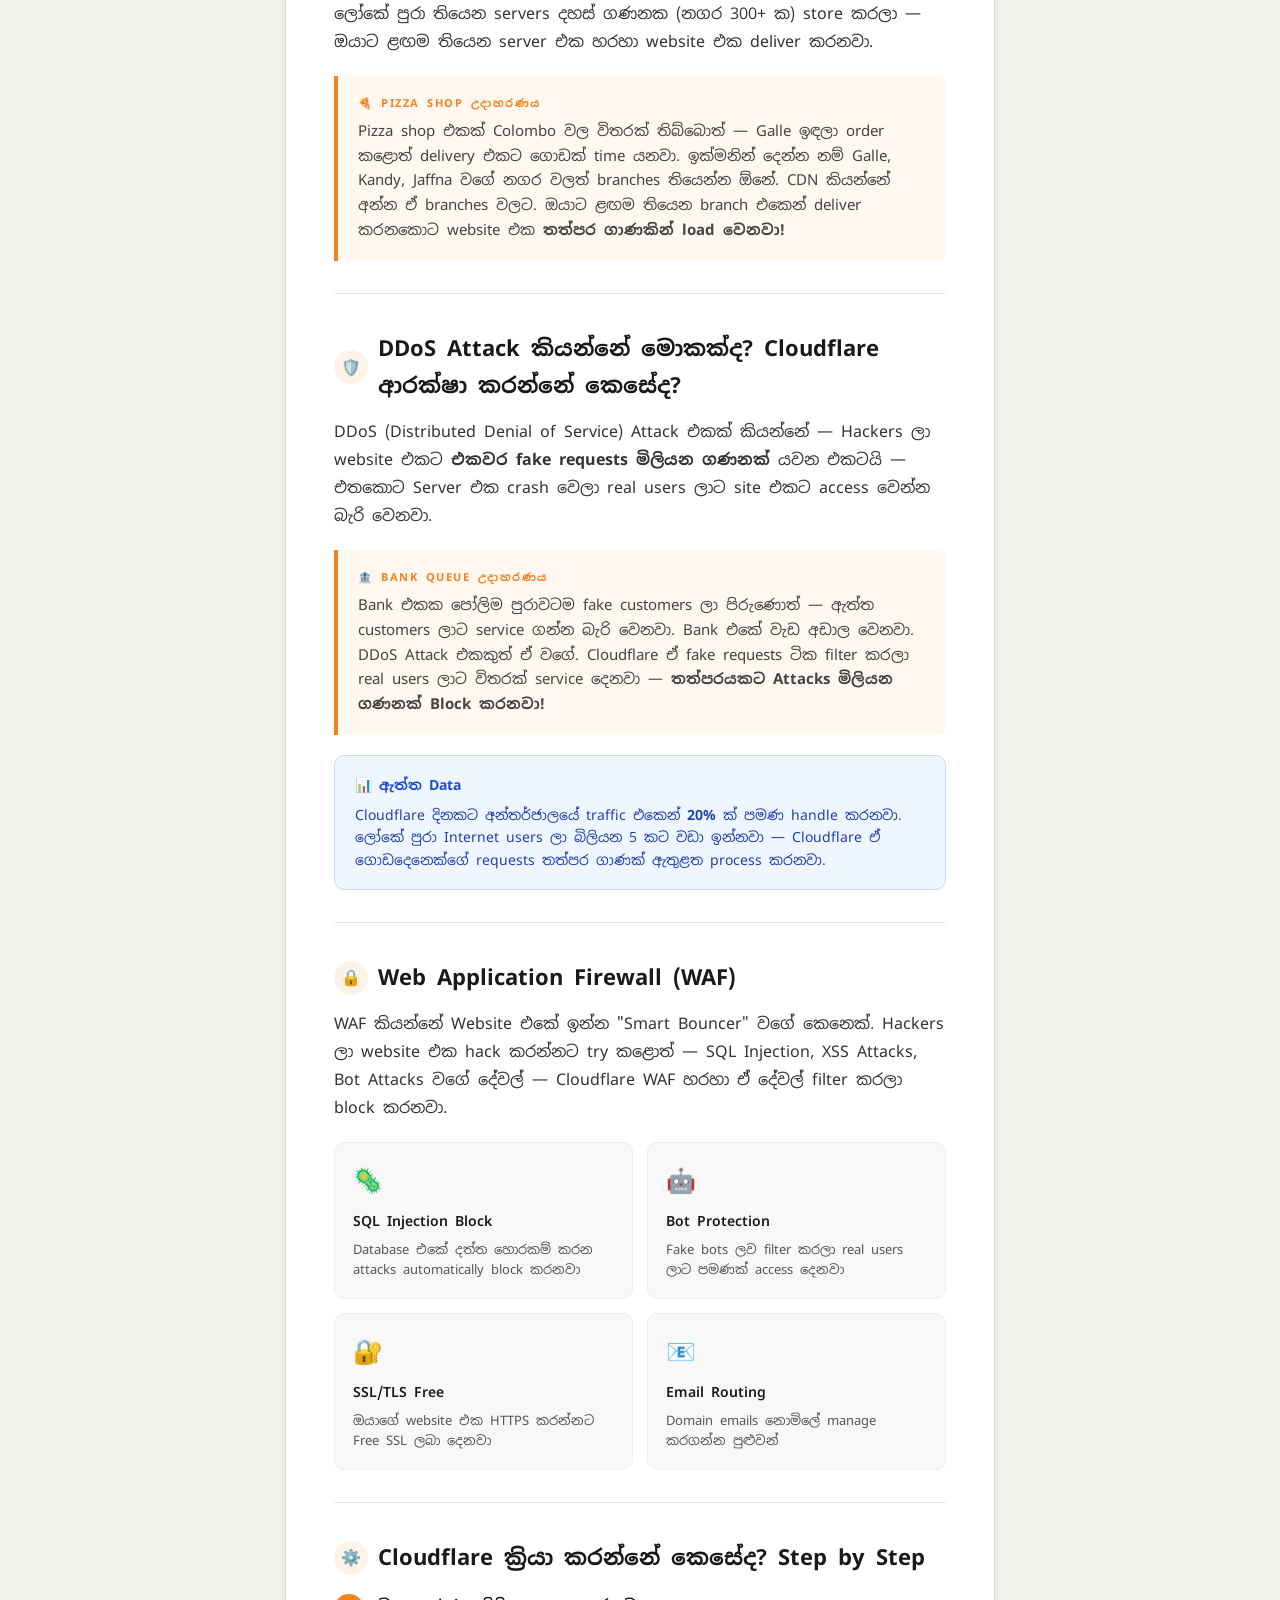
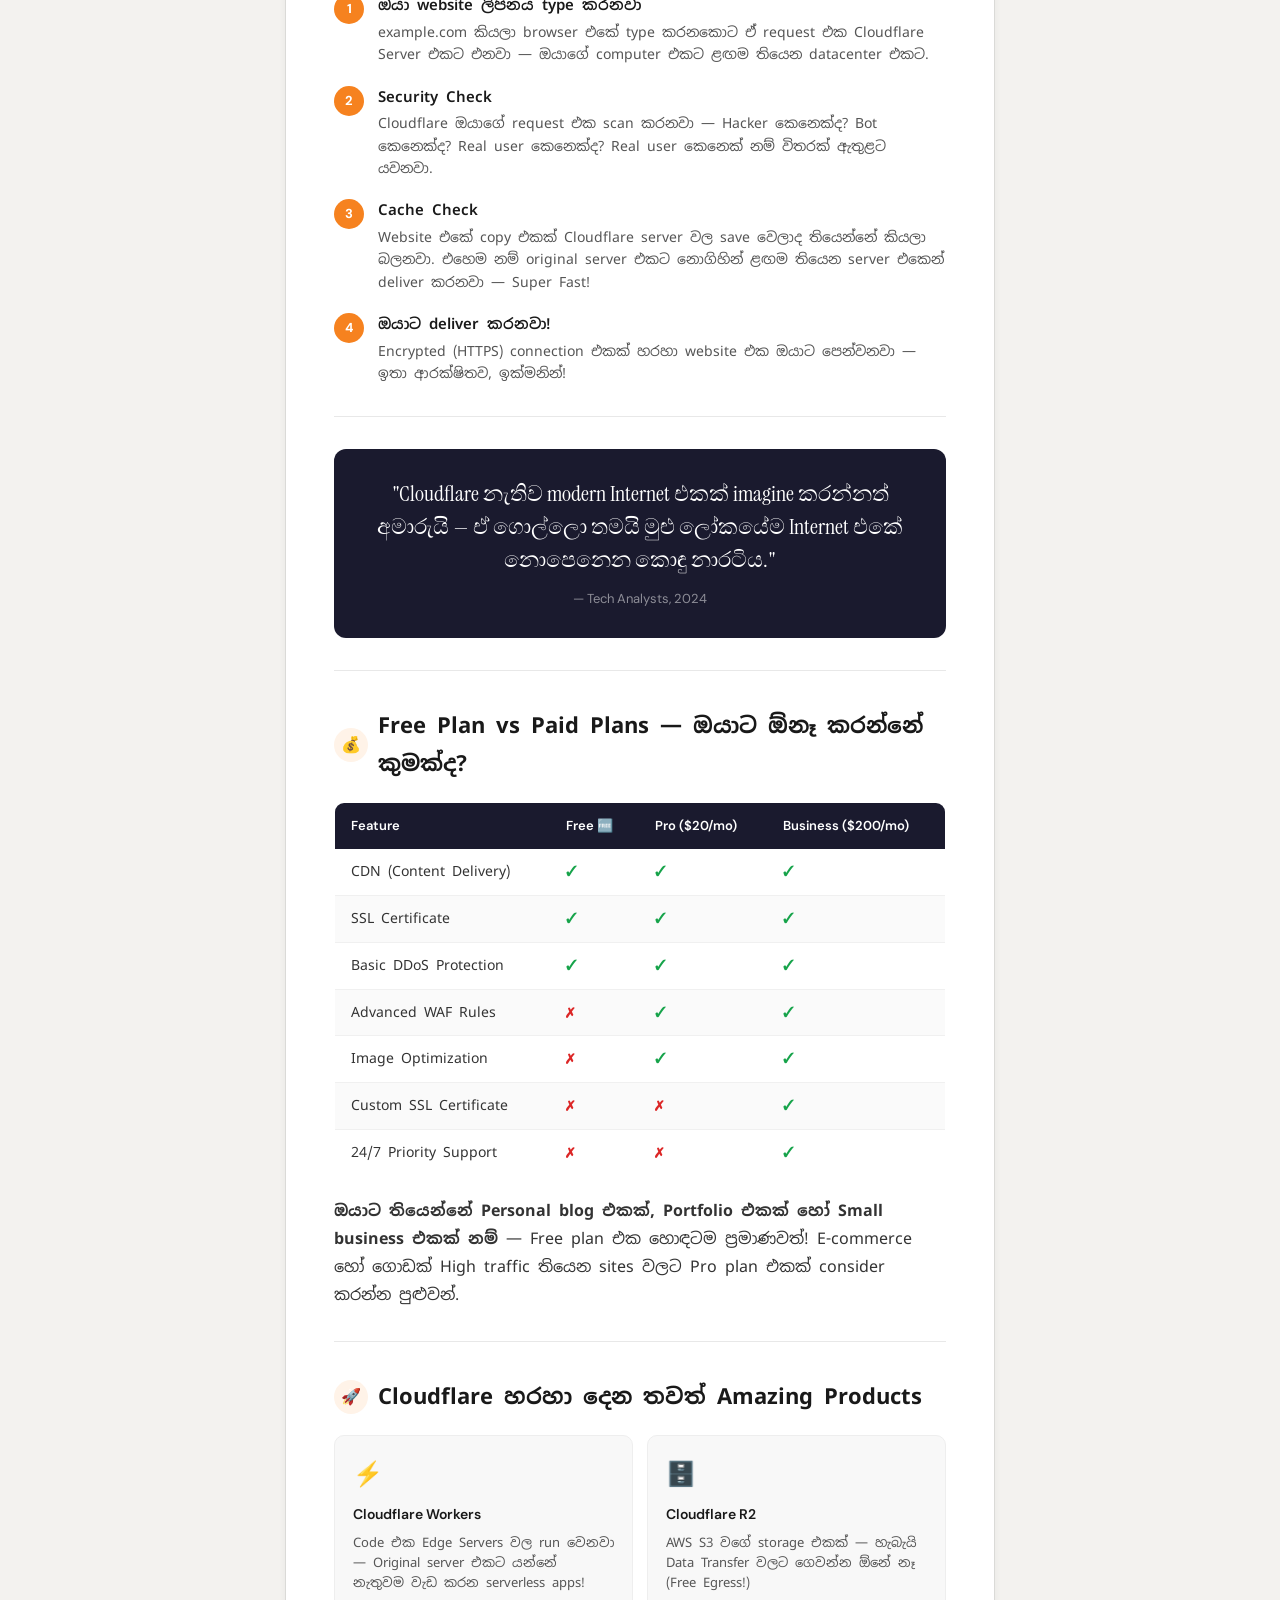
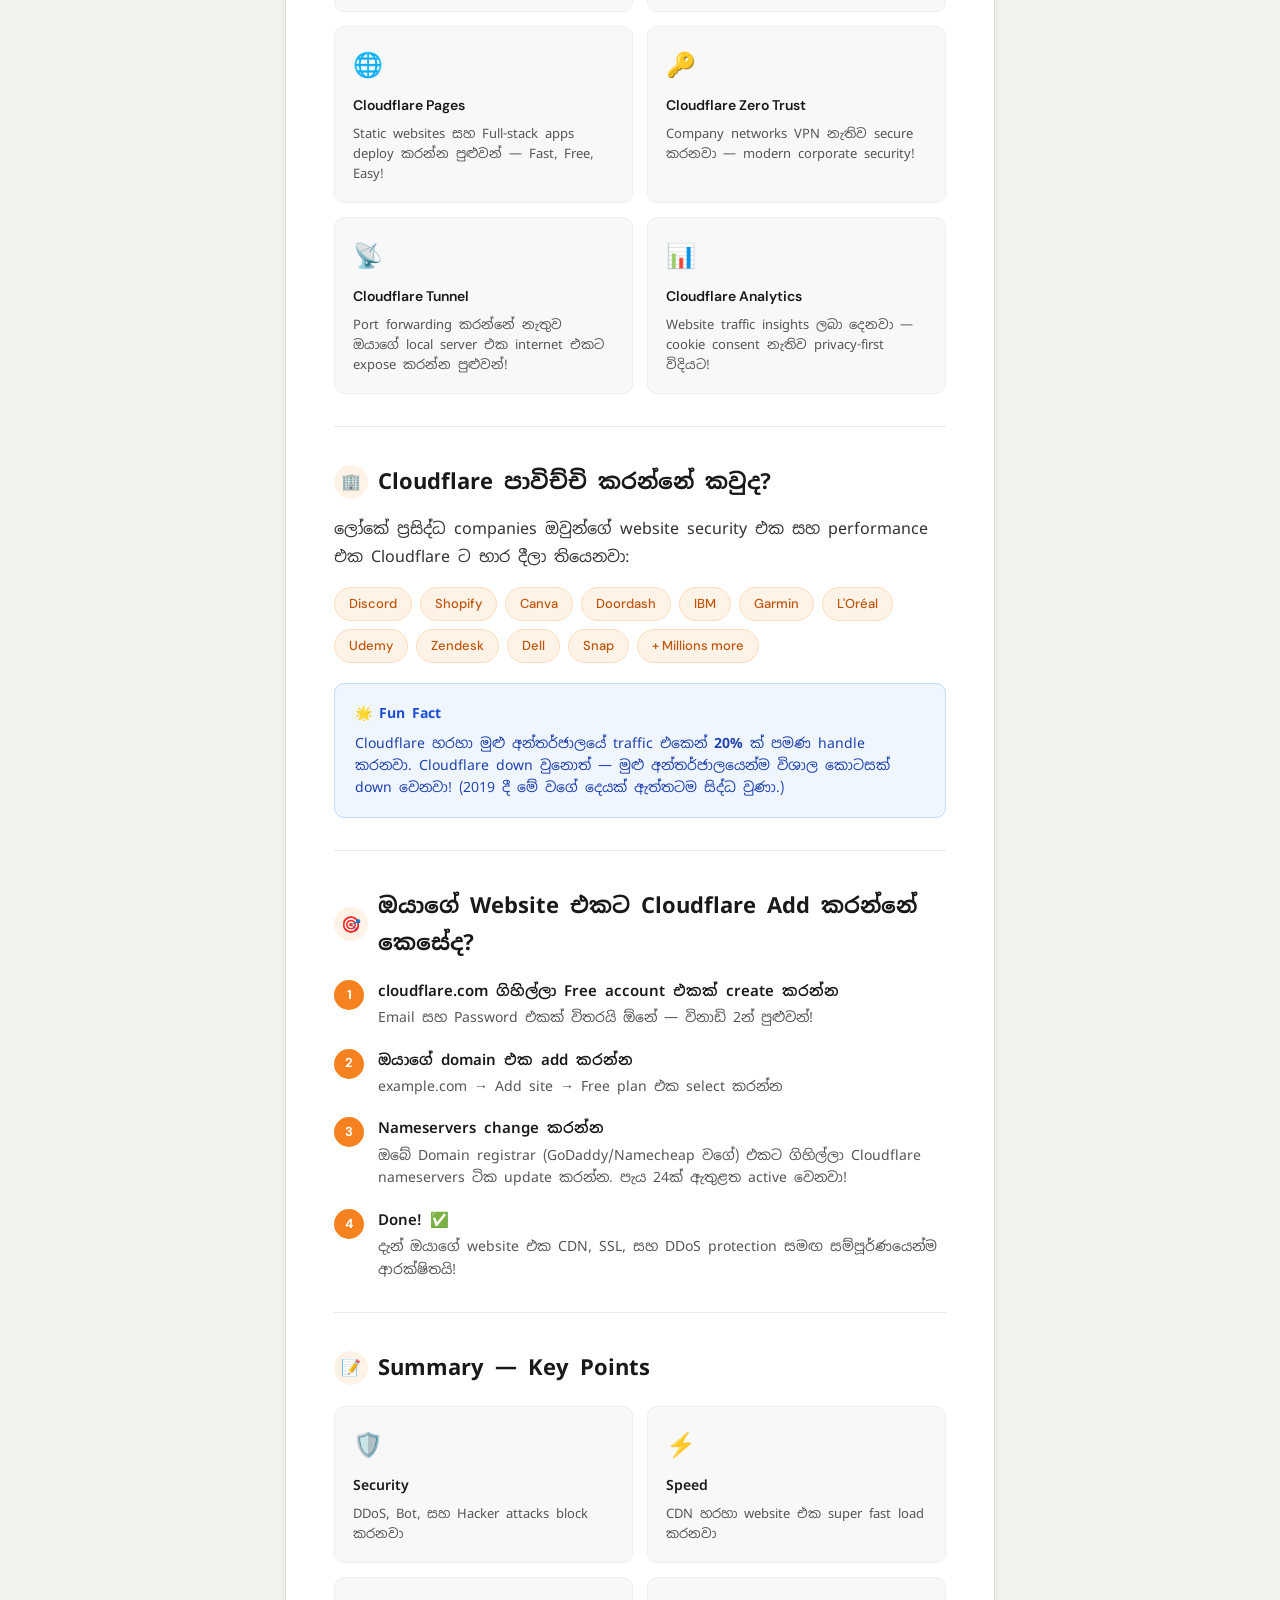
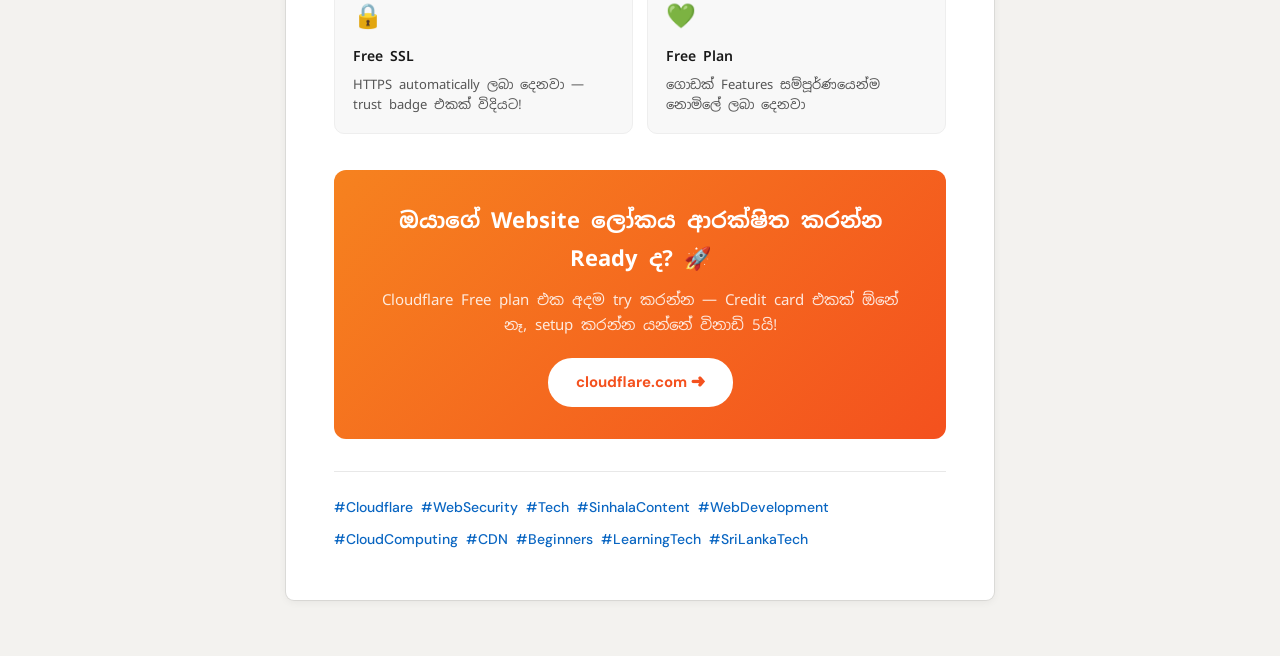
==== commit 554fc646: ".." ====
--- a/index.html
+++ b/index.html
@@ -475,7 +475,7 @@
         </div>
         <div class="brand-label sinhala-text">සම්පූර්ණ Guide</div>
       </div>
-      <h1 class="hero-title sinhala-text">☁️ Cloudflare යනු කුමක්ද?<br>ළමයෙකුටත් තේරෙන විදියට!</h1>
+      <h1 class="hero-title sinhala-text">☁️ Cloudflare යනු කුමක්ද?</h1>
       <p class="hero-subtitle sinhala-text">Internet ලෝකයේ "Security Guard" ගැන ඔබ දැනගත යුතු සෑම දෙයක්ම — සරල බසින්, ජීවිතේ උදාහරණ සමඟ.</p>
     </div>
 
